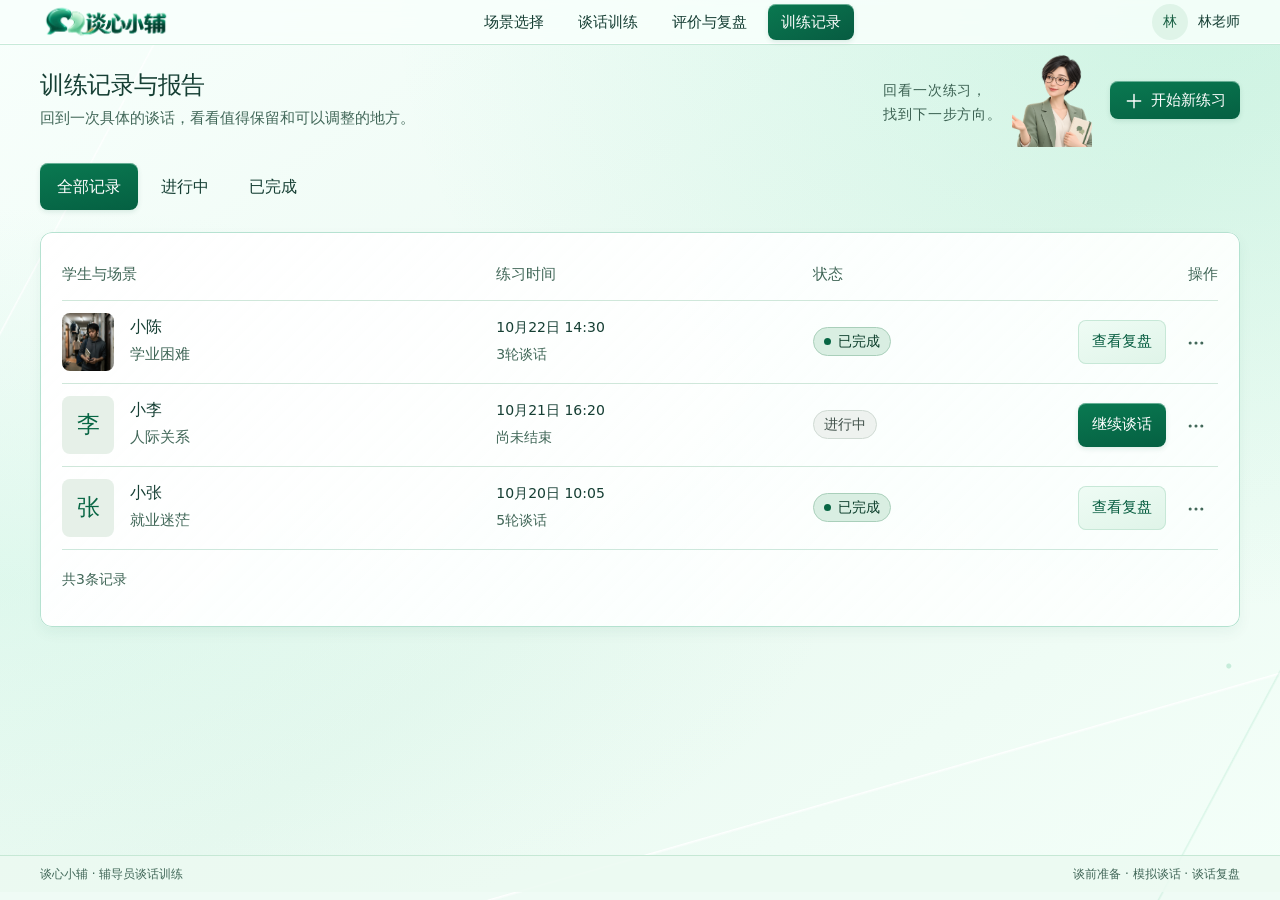
==== frontend-html/records.html @ 34a7bb83 "谈心小辅：初始提交（后端 + 前端 + 部署配置）" ====
<!doctype html>
<html lang="zh-CN">
  <head>
    <meta charset="UTF-8" />
    <meta name="viewport" content="width=device-width,initial-scale=1" />
    <title>训练记录 · 谈心小辅</title>
    <link rel="stylesheet" href="styles.css" />
    <script src="shared.js" defer></script>
  </head>
  <body data-page="records">
    <a class="skip" href="#main">跳到主要内容</a>
    <header class="site-header" data-header></header>
    <main id="main" class="main">
      <div class="page-heading coach-page-heading">
        <div>
          <h1>训练记录与报告</h1>
          <p>回到一次具体的谈话，看看值得保留和可以调整的地方。</p>
        </div>
        <div class="coach-welcome">
          <p>回看一次练习，<br />找到下一步方向。</p>
          <div class="coach-welcome-portrait" aria-hidden="true">
            <img src="assets/xiaofu-counselor.png" alt="" width="164" height="188" />
          </div>
        </div>
        <a class="button" href="index.html"><span data-icon="plus"></span>开始新练习</a>
      </div>
      <div class="record-tools">
        <div class="record-tabs" aria-label="记录筛选">
          <button data-filter="all" aria-pressed="true">全部记录</button
          ><button data-filter="active" aria-pressed="false">进行中</button
          ><button data-filter="finished" aria-pressed="false">已完成</button>
        </div>
      </div>
      <section class="surface records-panel" aria-label="训练记录">
        <div class="record-row record-table-head" aria-hidden="true">
          <span>学生与场景</span><span>练习时间</span><span>状态</span
          ><span style="text-align: right">操作</span>
        </div>
        <article class="record-row" data-record="finished">
          <div class="record-person">
            <img src="assets/xiaochen.png" alt="" />
            <div>
              <h2>小陈</h2>
              <p>学业困难</p>
            </div>
          </div>
          <div class="record-time">10月22日 14:30<small>3轮谈话</small></div>
          <span class="status"><span class="dot"></span>已完成</span>
          <div class="record-actions">
            <a class="button secondary" href="review.html">查看复盘</a>
            <details class="record-menu">
              <summary class="icon-button" aria-label="小陈记录的更多操作">
                <span data-icon="more"></span>
              </summary>
              <div class="record-menu-body">
                <a href="conversation.html">再次练习</a
                ><button data-preview-action="报告导出">导出报告</button
                ><button data-preview-action="记录删除">删除记录</button>
              </div>
            </details>
          </div>
        </article>
        <article class="record-row" data-record="active">
          <div class="record-person">
            <span class="record-initial">李</span>
            <div>
              <h2>小李</h2>
              <p>人际关系</p>
            </div>
          </div>
          <div class="record-time">10月21日 16:20<small>尚未结束</small></div>
          <span class="status pending">进行中</span>
          <div class="record-actions">
            <button class="button" data-preview-action="其他训练记录">继续谈话</button>
            <details class="record-menu">
              <summary class="icon-button" aria-label="小李记录的更多操作">
                <span data-icon="more"></span>
              </summary>
              <div class="record-menu-body">
                <button data-preview-action="记录删除">删除记录</button>
              </div>
            </details>
          </div>
        </article>
        <article class="record-row" data-record="finished">
          <div class="record-person">
            <span class="record-initial">张</span>
            <div>
              <h2>小张</h2>
              <p>就业迷茫</p>
            </div>
          </div>
          <div class="record-time">10月20日 10:05<small>5轮谈话</small></div>
          <span class="status"><span class="dot"></span>已完成</span>
          <div class="record-actions">
            <button class="button secondary" data-preview-action="其他案例复盘">查看复盘</button>
            <details class="record-menu">
              <summary class="icon-button" aria-label="小张记录的更多操作">
                <span data-icon="more"></span>
              </summary>
              <div class="record-menu-body">
                <button data-preview-action="报告导出">导出报告</button
                ><button data-preview-action="记录删除">删除记录</button>
              </div>
            </details>
          </div>
        </article>
        <div class="record-footer">共3条记录</div>
      </section>
      <p class="preview-notice" data-preview-notice role="status" hidden></p>
    </main>
    <footer class="site-footer" data-footer></footer>
  </body>
</html>
---- frontend-html/styles.css ----
:root {
  font-family: 'Microsoft YaHei', 'PingFang SC', 'Noto Sans SC', system-ui, sans-serif;
  font-size: 16px;
  font-synthesis: none;
  line-height: 1.7;
  color: #203e33;
  background: #f3faf6;
  --green: #245f4c;
  --ink: #203e33;
  --muted: #536b60;
  --line: #e0eae4;
  --tint: #e9f3ed;
  --amber: #8a542e;
  --radius: 12px;
}
* {
  box-sizing: border-box;
}
[hidden] {
  display: none !important;
}
body {
  margin: 0;
  min-width: 320px;
}
button,
input,
textarea {
  font: inherit;
  color: inherit;
}
button,
a,
summary {
  touch-action: manipulation;
}
button {
  cursor: pointer;
  border: 0;
}
button:disabled {
  opacity: 0.55;
  cursor: not-allowed;
}
a {
  color: inherit;
  text-decoration: none;
}
button,
a {
  transition:
    background-color 160ms ease-out,
    color 160ms ease-out;
}
svg {
  width: 20px;
  height: 20px;
  flex-shrink: 0;
  vertical-align: middle;
}
img {
  display: block;
  max-width: 100%;
}
h1,
h2,
h3,
h4,
p,
blockquote {
  margin: 0;
}
h1,
h2,
h3 {
  text-wrap: balance;
}
h1 {
  font-size: 30px;
  line-height: 1.45;
  font-weight: 650;
  letter-spacing: -0.02em;
}
h2 {
  font-size: 22px;
  line-height: 1.5;
  font-weight: 600;
}
h3 {
  font-size: 18px;
  line-height: 1.6;
  font-weight: 600;
}
small {
  font-size: 14px;
}
:is(a, button, input, textarea, summary):focus-visible {
  outline: 3px solid #a76736;
  outline-offset: 4px;
}
.skip {
  position: absolute;
  top: -80px;
  left: 24px;
  background: #fff;
  padding: 12px 20px;
  z-index: 20;
}
.skip:focus {
  top: 12px;
}
.site-header {
  background: #fff;
  border-bottom: 1px solid var(--line);
}
.header-inner,
.footer-inner {
  max-width: 1280px;
  margin: 0 auto;
  display: flex;
  align-items: center;
}
.header-inner {
  min-height: 80px;
  gap: 24px;
}
.brand {
  display: inline-flex;
  align-items: center;
  gap: 12px;
  white-space: nowrap;
}
.brand strong {
  font-size: 22px;
  font-weight: 650;
  color: #164b39;
}
.brand-logo {
  width: 224px;
  height: 75px;
  object-fit: contain;
  flex-shrink: 0;
}
.brand-mark {
  width: 38px;
  height: 38px;
  display: grid;
  place-items: center;
  border-radius: 10px;
  background: var(--tint);
  color: var(--green);
}
.brand-caption {
  font-size: 14px;
  color: var(--muted);
  padding-left: 16px;
  border-left: 1px solid var(--line);
}
.header-inner nav {
  display: flex;
  gap: 8px;
  margin: 0 auto;
}
.header-inner nav a {
  font-size: 16px;
  padding: 8px 17px;
  border-radius: 8px;
  white-space: nowrap;
}
.header-inner nav a:hover {
  background: #f3f7f4;
}
.header-inner nav a[aria-current='page'] {
  background: var(--tint);
  color: #164b39;
  font-weight: 600;
}
.account {
  display: flex;
  align-items: center;
  gap: 10px;
  white-space: nowrap;
  font-size: 15px;
}
.account-avatar {
  display: grid;
  place-items: center;
  width: 36px;
  height: 36px;
  background: #e5efe8;
  border-radius: 50%;
  color: var(--green);
}
.main {
  max-width: 1280px;
  margin: 0 auto;
  min-height: calc(100vh - 154px);
  padding: 32px 0 48px;
}
.page-heading {
  display: flex;
  align-items: center;
  justify-content: space-between;
  gap: 24px;
  margin-bottom: 28px;
}
.page-heading p {
  color: var(--muted);
  font-size: 17px;
  margin-top: 8px;
}
.page-heading-tools {
  display: flex;
  gap: 12px;
  align-items: center;
  flex-shrink: 0;
}
.preview-label {
  display: inline-flex;
  align-items: center;
  gap: 8px;
  color: var(--muted);
  font-size: 14px;
  margin-bottom: 14px;
}
.dot {
  width: 7px;
  height: 7px;
  border-radius: 50%;
  background: var(--green);
  display: inline-block;
}
.search {
  display: flex;
  align-items: center;
  gap: 10px;
  padding: 0 14px;
  height: 48px;
  border: 1px solid #d0dfd5;
  border-radius: 8px;
  background: #fff;
  color: var(--muted);
}
.search input {
  border: 0;
  background: transparent;
  width: 205px;
  min-width: 0;
  padding: 6px 0;
  outline-offset: 2px;
}
input::placeholder,
textarea::placeholder {
  color: var(--muted);
  opacity: 1;
}
.button {
  display: inline-flex;
  align-items: center;
  justify-content: center;
  gap: 9px;
  min-height: 48px;
  padding: 10px 19px;
  border-radius: 8px;
  font-size: 16px;
  font-weight: 500;
  white-space: nowrap;
  background: var(--green);
  color: #fff;
}
.button:hover {
  background: #194936;
}
.button.secondary {
  background: #e9f2ec;
  color: var(--green);
}
.button.secondary:hover {
  background: #dcebe1;
}
.button.outline {
  border: 1px solid #c9dbce;
  background: #fff;
  color: var(--green);
}
.button.outline:hover {
  background: #eef6f0;
}
.text-button,
.back-link {
  display: inline-flex;
  align-items: center;
  gap: 8px;
  background: transparent;
  color: var(--green);
  padding: 5px 0;
  font-size: 16px;
}
.text-button:hover,
.back-link:hover {
  text-decoration: underline;
  text-underline-offset: 4px;
}
.back-link {
  margin-bottom: 20px;
  color: var(--muted);
}
.icon-button {
  width: 44px;
  height: 44px;
  display: inline-flex;
  align-items: center;
  justify-content: center;
  border-radius: 8px;
  background: transparent;
  color: var(--muted);
}
.icon-button:hover {
  background: var(--tint);
}
.surface {
  background: #fff;
  border-radius: var(--radius);
}
.selection-layout {
  display: grid;
  grid-template-columns: 240px minmax(0, 1fr);
  gap: 24px;
  align-items: stretch;
}
.category-panel {
  padding: 26px 20px;
  display: flex;
  flex-direction: column;
}
.category-panel h2 {
  font-size: 17px;
  padding: 0 12px;
  margin-bottom: 20px;
  color: var(--muted);
  font-weight: 500;
}
.category-list {
  display: grid;
  gap: 8px;
}
.category-list button {
  display: flex;
  align-items: center;
  gap: 12px;
  width: 100%;
  text-align: left;
  min-height: 52px;
  padding: 12px;
  border-radius: 8px;
  background: transparent;
  font-size: 17px;
}
.category-list button:hover {
  background: #f2f7f3;
}
.category-list button[aria-pressed='true'] {
  background: #e5f0e8;
  color: #184d39;
  font-weight: 600;
}
.category-list button svg {
  width: 22px;
  height: 22px;
}
.sidebar-foot {
  margin-top: auto;
  padding: 30px 12px 0;
}
.sidebar-foot p {
  color: var(--muted);
  font-size: 14px;
}
.sidebar-foot .flow {
  display: flex;
  gap: 8px;
  align-items: center;
  margin-top: 10px;
  color: #456353;
  font-size: 14px;
  flex-wrap: wrap;
}
.sidebar-foot .flow svg {
  width: 14px;
  height: 14px;
}
.cases-panel {
  padding: 26px 32px 12px;
  min-height: 582px;
}
.section-heading {
  display: flex;
  align-items: center;
  justify-content: space-between;
  gap: 20px;
}
.section-heading p {
  margin-top: 5px;
  color: var(--muted);
  font-size: 16px;
}
.section-heading .caption {
  font-size: 14px;
  color: var(--muted);
  white-space: nowrap;
}
.case-row {
  display: grid;
  grid-template-columns: 76px minmax(0, 1fr) auto;
  align-items: center;
  gap: 22px;
  padding: 28px 0;
  border-top: 1px solid var(--line);
}
.case-list {
  margin-top: 23px;
}
.case-portrait {
  width: 76px;
  height: 92px;
  border-radius: 9px;
  object-fit: cover;
  object-position: center 30%;
}
.case-person {
  font-size: 15px;
  color: var(--muted);
  margin-bottom: 6px;
}
.case-person strong {
  color: var(--ink);
  font-size: 17px;
  margin-right: 10px;
  font-weight: 600;
}
.case-copy h3 {
  font-size: 20px;
  margin-bottom: 7px;
}
.case-copy > p {
  color: var(--muted);
  line-height: 1.75;
  max-width: 50ch;
  font-size: 16px;
}
.case-meta {
  color: var(--muted);
  font-size: 14px;
  display: flex;
  align-items: center;
  flex-wrap: wrap;
  gap: 8px 18px;
  margin-top: 12px;
}
.case-meta span {
  display: inline-flex;
  align-items: center;
  gap: 6px;
}
.case-meta svg {
  width: 16px;
  height: 16px;
}
.case-action {
  align-self: center;
}
.case-action .button {
  padding-inline: 16px;
}
.bottom-note {
  margin-top: 22px;
  font-size: 14px;
  color: var(--muted);
  display: flex;
  align-items: center;
  gap: 8px;
}
.bottom-note svg {
  width: 17px;
  height: 17px;
}
.empty-state {
  display: flex;
  min-height: 410px;
  flex-direction: column;
  justify-content: center;
  align-items: center;
  text-align: center;
  gap: 16px;
  padding: 40px;
}
.empty-state > svg {
  width: 38px;
  height: 38px;
  color: var(--green);
}
.empty-state p {
  color: var(--muted);
  max-width: 42ch;
}
.detail-layout {
  display: grid;
  grid-template-columns: 320px minmax(0, 1fr);
  gap: 24px;
  align-items: stretch;
}
.student-profile {
  padding: 28px;
  display: flex;
  flex-direction: column;
  align-items: center;
  text-align: center;
}
.profile-photo {
  width: 100%;
  height: 290px;
  object-fit: cover;
  object-position: center 30%;
  border-radius: 10px;
  margin-bottom: 22px;
}
.student-profile h2 {
  font-size: 26px;
}
.student-profile .student-meta {
  color: var(--muted);
  font-size: 16px;
  margin: 8px 0 25px;
}
.student-profile blockquote {
  font-size: 20px;
  line-height: 1.9;
}
.student-profile .profile-bottom {
  margin-top: auto;
  padding-top: 28px;
  color: var(--muted);
  font-size: 14px;
}
.detail-content {
  padding: 30px 32px;
}
.detail-section + .detail-section {
  border-top: 1px solid var(--line);
  margin-top: 24px;
  padding-top: 24px;
}
.detail-section h2 {
  display: flex;
  align-items: center;
  gap: 10px;
  margin-bottom: 14px;
}
.detail-section > p {
  font-size: 17px;
  max-width: 65ch;
}
.detail-section .muted {
  font-size: 15px;
  margin-top: 10px;
}
.muted {
  color: var(--muted);
}
.goal-list {
  padding: 0;
  margin: 0;
  list-style: none;
  display: grid;
  gap: 12px;
}
.goal-list li {
  display: flex;
  align-items: center;
  gap: 10px;
  font-size: 17px;
}
.goal-number {
  color: #426a52;
  background: #ecf4ee;
  width: 27px;
  height: 27px;
  flex-shrink: 0;
  display: grid;
  place-items: center;
  border-radius: 50%;
  font-size: 14px;
}
.section-optional {
  font-size: 14px;
  color: var(--muted);
  font-weight: 400;
  margin-left: auto;
}
.note-label {
  display: block;
  color: var(--muted);
  font-size: 16px;
  margin-bottom: 12px;
}
textarea {
  width: 100%;
  min-height: 112px;
  border: 1px solid #c7d9cd;
  border-radius: 8px;
  padding: 14px 16px;
  resize: vertical;
  line-height: 1.8;
  background: #fcfefc;
}
.detail-actions {
  display: flex;
  align-items: center;
  justify-content: space-between;
  gap: 20px;
  border-top: 1px solid var(--line);
  padding-top: 24px;
  margin-top: 24px;
}
.detail-actions small {
  color: var(--muted);
}
.conversation-heading {
  margin-bottom: 24px;
}
.conversation-heading .back-link {
  margin-bottom: 0;
}
.conversation-heading h1 {
  font-size: 26px;
}
.conversation-heading .heading-inline {
  display: flex;
  align-items: center;
  gap: 20px;
}
.conversation-grid {
  display: grid;
  grid-template-columns: minmax(0, 1.7fr) minmax(340px, 1fr);
  gap: 24px;
  align-items: stretch;
  height: 740px;
}
.conversation-grid.transcript-closed {
  grid-template-columns: 1fr;
}
.presence {
  padding: 26px 32px;
  display: flex;
  flex-direction: column;
  align-items: center;
  min-height: 0;
}
.presence-top {
  display: flex;
  justify-content: space-between;
  align-items: center;
  gap: 16px;
  width: 100%;
  margin-bottom: 20px;
}
.badge {
  display: inline-flex;
  align-items: center;
  gap: 8px;
  padding: 4px 10px;
  border-radius: 6px;
  background: var(--tint);
  color: #315b46;
  font-size: 14px;
}
.presence-photo {
  width: 200px;
  height: 210px;
  object-fit: cover;
  object-position: center 28%;
  border-radius: 10px;
}
.presence-status {
  display: flex;
  align-items: center;
  gap: 8px;
  font-size: 14px;
  color: var(--muted);
  margin: 14px 0 17px;
}
.current-response {
  width: 100%;
  background: #edf6ef;
  border-radius: 9px;
  padding: 20px 24px;
}
.current-response blockquote {
  font-size: 21px;
  line-height: 1.8;
}
.current-response .response-footer {
  display: flex;
  align-items: center;
  justify-content: space-between;
  margin-top: 10px;
  color: var(--muted);
}
.response-footer .text-button {
  font-size: 14px;
}
.response-footer .text-button svg {
  width: 17px;
  height: 17px;
}
.microphone-area {
  width: 100%;
  margin-top: auto;
  padding-top: 18px;
}
.wave-row {
  display: flex;
  align-items: center;
  justify-content: space-between;
  gap: 16px;
  color: var(--muted);
  font-size: 14px;
}
.wave {
  display: flex;
  align-items: center;
  gap: 5px;
  height: 40px;
}
.wave i {
  background: #4e8468;
  width: 4px;
  border-radius: 4px;
}
.mic-controls {
  display: flex;
  justify-content: center;
  margin-top: 10px;
}
.mic-controls .button {
  min-height: 58px;
  font-size: 18px;
  width: min(360px, 100%);
}
.mic-controls svg {
  width: 25px;
  height: 25px;
}
.presence-bottom {
  display: flex;
  align-items: center;
  justify-content: space-between;
  gap: 18px;
  border-top: 1px solid var(--line);
  padding-top: 16px;
  margin-top: 22px;
}
.presence-bottom .text-button {
  font-size: 15px;
}
.transcript {
  padding: 26px 26px 20px;
  display: flex;
  flex-direction: column;
  min-width: 0;
  height: auto;
  min-height: 0;
  overflow: hidden;
}
.transcript-heading {
  display: flex;
  justify-content: space-between;
  gap: 12px;
  align-items: center;
  border-bottom: 1px solid var(--line);
  padding-bottom: 18px;
}
.transcript-heading small {
  color: var(--muted);
}
.transcript-messages {
  height: 0;
  overflow-y: auto;
  min-height: 0;
  padding: 20px 2px 10px;
  flex: 1;
}
.message + .message {
  margin-top: 20px;
}
.message .speaker {
  font-size: 14px;
  color: var(--muted);
  display: block;
  margin-bottom: 8px;
}
.message p {
  padding: 14px 17px;
  background: #f0f4f1;
  border-radius: 9px;
  line-height: 1.85;
  font-size: 17px;
  overflow-wrap: anywhere;
}
.message.teacher {
  padding-left: 16px;
}
.message.student {
  padding-right: 16px;
}
.message.teacher .speaker {
  text-align: right;
}
.message.teacher p {
  background: #eaf4ed;
}
.transcript-caption {
  border-top: 1px solid var(--line);
  margin-top: 10px;
  padding-top: 14px;
  font-size: 14px;
  color: var(--muted);
}
.preview-notice {
  background: #e5f0e8;
  color: #2e5942;
  border-radius: 8px;
  padding: 13px 18px;
  font-size: 15px;
  margin-top: 18px;
}
.takeaway {
  display: flex;
  gap: 15px;
  background: #e2efe5;
  padding: 21px 26px;
  border-radius: 10px;
  margin-bottom: 24px;
}
.coach-avatar {
  position: relative;
  display: block;
  width: 56px;
  height: 56px;
  flex: 0 0 56px;
  overflow: hidden;
  border-radius: 50%;
  background: #f7faf6;
}
.coach-avatar img {
  position: absolute;
  width: 96px;
  height: 110px;
  max-width: none;
  left: -20px;
  top: -3px;
  object-fit: cover;
  object-position: top;
}
.coach-signature {
  display: block;
  margin-bottom: 4px;
  font-size: 16px;
  color: #315b46;
}
.takeaway > svg {
  margin-top: 3px;
  color: var(--green);
  width: 24px;
  height: 24px;
}
.takeaway h2 {
  font-size: 20px;
  margin-bottom: 5px;
}
.takeaway p {
  color: #42604e;
  font-size: 16px;
}
.review-overview {
  padding: 28px 32px;
  margin-bottom: 24px;
}
.evaluation-body {
  display: grid;
  grid-template-columns: minmax(0, 1fr) minmax(0, 1fr);
  gap: 48px;
  align-items: center;
}
.radar {
  width: 100%;
  height: 320px;
  max-width: 480px;
  display: block;
  margin: 0 auto;
}
.dimensions {
  display: grid;
  gap: 17px;
  padding-block: 20px;
}
.dimension-label {
  display: flex;
  align-items: center;
  justify-content: space-between;
  gap: 20px;
  font-size: 17px;
  margin-bottom: 9px;
}
.dimension-label span:last-child {
  color: var(--muted);
  font-size: 16px;
}
.bar-track {
  height: 7px;
  background: #e6efe8;
  border-radius: 7px;
  overflow: hidden;
}
.bar-track i {
  display: block;
  height: 100%;
  width: var(--value);
  background: #3d7659;
  border-radius: inherit;
}
.review-panel {
  padding: 28px 32px;
  margin-top: 24px;
}
.review-panel > .section-heading {
  margin-bottom: 24px;
}
.evidence-header {
  display: flex;
  justify-content: space-between;
  align-items: center;
  gap: 18px;
  margin-bottom: 14px;
}
.status {
  display: inline-flex;
  align-items: center;
  gap: 7px;
  color: #346148;
  font-size: 14px;
  white-space: nowrap;
}
.status.attention {
  color: var(--amber);
}
.status.pending {
  color: #606d65;
}
.student-context {
  color: var(--muted);
  margin-bottom: 16px;
  font-size: 16px;
}
.comparison {
  display: grid;
  grid-template-columns: 1fr 1fr;
  gap: 24px;
}
.comparison > div {
  padding: 20px 24px;
  background: #f4f7f4;
  border-radius: 8px;
}
.comparison > div + div {
  background: #edf6ef;
}
.comparison h4 {
  font-size: 15px;
  color: var(--muted);
  font-weight: 500;
  margin-bottom: 10px;
}
.comparison blockquote {
  font-size: 18px;
  line-height: 1.8;
}
.evidence-reason {
  color: var(--muted);
  font-size: 16px;
  margin-top: 16px;
}
.evidence-workspace {
  display: grid;
  grid-template-columns: minmax(0, 0.9fr) minmax(0, 1.1fr);
  gap: 32px;
  align-items: stretch;
  margin-top: 24px;
}
.evidence-dialogue {
  padding: 24px;
  background: #f4f6f5;
  border-radius: 10px;
}
.evidence-dialogue h4,
.suggested-response h4 {
  display: flex;
  align-items: center;
  gap: 8px;
  font-size: 17px;
  font-weight: 600;
}
.original-quote {
  font-size: 21px;
  line-height: 1.9;
  margin: 20px 0;
  color: #35443e;
}
.coach-commentary {
  min-width: 0;
}
.coach-identity {
  display: flex;
  align-items: center;
  gap: 12px;
  margin-bottom: 16px;
}
.coach-identity h4 {
  font-size: 18px;
  color: var(--green);
}
.coach-keypoint {
  font-size: 23px;
  font-weight: 650;
  line-height: 1.55;
  text-wrap: pretty;
}
.coach-commentary .evidence-reason {
  margin-top: 12px;
  font-size: 17px;
  max-width: 65ch;
}
.suggested-response {
  margin-top: 24px;
  padding: 20px;
  border-radius: 10px;
  background: #eaf3ed;
}
.suggested-response h4 {
  color: var(--green);
  margin-bottom: 10px;
}
.suggested-response blockquote {
  font-size: 19px;
  line-height: 1.85;
}
.response-guidance {
  margin-top: 12px;
  font-size: 15px;
  color: var(--muted);
}
.review-heading {
  display: grid;
  grid-template-columns: minmax(190px, 1fr) minmax(280px, 340px) auto;
  min-height: 154px;
  align-items: center;
  gap: 24px;
  margin-bottom: 0;
}
.coach-welcome {
  display: flex;
  align-items: center;
  justify-content: flex-end;
  align-self: end;
  gap: 12px;
}
.coach-welcome p {
  margin: 0;
  font-size: 18px;
  line-height: 1.9;
  letter-spacing: 0.06em;
  color: #3b6152;
}
.coach-welcome-portrait {
  position: relative;
  width: 132px;
  height: 154px;
  flex: 0 0 132px;
  overflow: hidden;
}
.coach-welcome-portrait img {
  position: absolute;
  top: 0;
  left: -16px;
  width: 164px;
  height: 188px;
  max-width: none;
  object-fit: cover;
  object-position: top;
}
@media (max-width: 1100px) {
  .review-heading {
    grid-template-columns: minmax(170px, 1fr) 280px auto;
    gap: 16px;
  }
  .review-heading .page-heading-tools {
    gap: 8px;
  }
  .review-heading .page-heading-tools .button {
    padding-inline: 12px;
  }
}
@media (max-width: 820px) {
  .review-heading {
    grid-template-columns: 1fr auto;
    gap: 16px;
  }
  .review-heading .coach-welcome {
    grid-column: 1 / -1;
    grid-row: 2;
    justify-content: center;
  }
  .review-heading .page-heading-tools {
    width: auto;
    align-self: center;
  }
  .evidence-workspace {
    grid-template-columns: 1fr;
    gap: 24px;
  }
}
@media (max-width: 520px) {
  .review-heading {
    grid-template-columns: 1fr;
    margin-bottom: 24px;
  }
  .review-heading .page-heading-tools {
    grid-row: 3;
    width: 100%;
  }
  .review-heading .coach-welcome {
    width: 100%;
  }
}
details {
  border-top: 1px solid var(--line);
  margin-top: 23px;
  padding-top: 18px;
}
summary {
  cursor: pointer;
  color: var(--green);
  font-size: 16px;
}
details p {
  margin-top: 15px;
  line-height: 1.85;
}
.review-lower {
  display: grid;
  grid-template-columns: 1fr 1fr;
  gap: 24px;
}
.review-lower .review-panel {
  padding: 25px 28px;
}
.target-status-list {
  margin-top: 24px;
  display: grid;
  gap: 20px;
}
.target-status {
  display: flex;
  justify-content: space-between;
  align-items: center;
  gap: 16px;
}
.history-chart {
  margin-top: 23px;
}
.chart-legend {
  display: flex;
  align-items: center;
  gap: 16px;
  color: var(--muted);
  font-size: 14px;
  margin-top: 6px;
}
.chart-legend span {
  display: flex;
  align-items: center;
  gap: 6px;
}
.swatch {
  width: 10px;
  height: 10px;
  border-radius: 2px;
  background: #3d7659;
}
.swatch.previous {
  background: #c6d6cb;
}
.history-item {
  display: grid;
  grid-template-columns: 80px minmax(0, 1fr) 35px;
  gap: 12px;
  align-items: center;
  margin-top: 14px;
  font-size: 14px;
}
.history-item .pair {
  display: grid;
  gap: 4px;
}
.history-item .pair i {
  display: block;
  height: 6px;
  background: #c6d6cb;
  width: var(--value);
  border-radius: 3px;
}
.history-item .pair i:last-child {
  background: #3d7659;
}
.history-item .difference {
  color: var(--muted);
  text-align: right;
}
.review-actions {
  display: flex;
  align-items: center;
  justify-content: space-between;
  gap: 20px;
  margin-top: 32px;
}
.review-actions p {
  color: var(--muted);
  font-size: 16px;
}
.record-tools {
  display: flex;
  align-items: center;
  justify-content: space-between;
  gap: 20px;
  margin-bottom: 22px;
}
.record-tabs {
  display: flex;
  gap: 6px;
}
.record-tabs button {
  background: transparent;
  padding: 10px 17px;
  font-size: 16px;
  border-radius: 8px;
}
.record-tabs button[aria-pressed='true'] {
  background: var(--green);
  color: #fff;
}
.records-panel {
  padding: 0 28px;
}
.record-row {
  display: grid;
  grid-template-columns: minmax(230px, 1.4fr) minmax(170px, 1fr) minmax(100px, 0.65fr) 190px;
  gap: 24px;
  align-items: center;
  padding: 24px 0;
}
.record-row + .record-row {
  border-top: 1px solid var(--line);
}
.record-table-head {
  color: var(--muted);
  padding: 19px 0;
  font-size: 15px;
}
.record-person {
  display: flex;
  align-items: center;
  gap: 16px;
}
.record-person img,
.record-initial {
  width: 52px;
  height: 58px;
  border-radius: 8px;
  object-fit: cover;
  object-position: center 30%;
}
.record-initial {
  display: grid;
  place-items: center;
  background: #e6f0e8;
  font-size: 23px;
  color: var(--green);
}
.record-person h2 {
  font-size: 18px;
}
.record-person p {
  font-size: 15px;
  color: var(--muted);
  margin-top: 3px;
}
.record-time {
  font-size: 16px;
}
.record-time small {
  display: block;
  color: var(--muted);
  margin-top: 3px;
}
.record-actions {
  display: flex;
  align-items: center;
  gap: 8px;
  justify-content: flex-end;
}
.record-actions .button {
  min-height: 44px;
  font-size: 15px;
  padding: 8px 14px;
}
.record-menu {
  position: relative;
  margin: 0;
  padding: 0;
  border: 0;
}
.record-menu summary {
  list-style: none;
}
.record-menu summary::-webkit-details-marker {
  display: none;
}
.record-menu[open] summary {
  background: #e9f2ec;
}
.record-menu-body {
  position: absolute;
  z-index: 5;
  right: 0;
  top: 49px;
  min-width: 160px;
  padding: 8px;
  border: 1px solid #d5e3d9;
  border-radius: 9px;
  background: #fff;
}
.record-menu-body a,
.record-menu-body button {
  padding: 9px 12px;
  display: flex;
  width: 100%;
  white-space: nowrap;
  background: #fff;
  font-size: 15px;
  text-align: left;
  border-radius: 5px;
}
.record-menu-body a:hover,
.record-menu-body button:hover {
  background: var(--tint);
}
.record-footer {
  padding: 18px 0;
  border-top: 1px solid var(--line);
  font-size: 14px;
  color: var(--muted);
}
.site-footer {
  border-top: 1px solid var(--line);
  background: #eef6f0;
}
.footer-inner {
  min-height: 72px;
  justify-content: space-between;
  gap: 20px;
  font-size: 14px;
  color: var(--muted);
}
@media (max-width: 1380px) {
  .header-inner,
  .main,
  .footer-inner {
    margin-inline: 40px;
  }
  .brand-caption {
    display: none;
  }
}
@media (max-width: 1100px) {
  .header-inner,
  .main,
  .footer-inner {
    margin-inline: 28px;
  }
  .header-inner {
    gap: 12px;
  }
  .header-inner nav {
    gap: 0;
  }
  .header-inner nav a {
    padding: 8px 12px;
  }
  .selection-layout {
    grid-template-columns: 210px minmax(0, 1fr);
  }
  .category-panel {
    padding: 24px 14px;
  }
  .cases-panel {
    padding-inline: 24px;
  }
  .case-row {
    grid-template-columns: 64px minmax(0, 1fr);
    gap: 16px;
  }
  .case-portrait {
    width: 64px;
    height: 78px;
    grid-row: span 2;
  }
  .case-initial {
    width: 64px;
    height: 78px;
    grid-row: span 2;
  }
  .case-action {
    grid-column: 2;
  }
  .case-action .button {
    min-height: 40px;
    padding: 7px 13px;
    font-size: 15px;
  }
  .detail-layout {
    grid-template-columns: 280px minmax(0, 1fr);
  }
  .student-profile {
    padding: 24px;
  }
  .profile-photo {
    height: 260px;
  }
  .detail-content {
    padding: 26px;
  }
  .conversation-grid {
    grid-template-columns: minmax(0, 1.35fr) minmax(310px, 1fr);
  }
  .presence {
    padding: 24px;
  }
  .transcript {
    padding: 24px 20px;
  }
  .evaluation-body {
    gap: 20px;
  }
  .record-row {
    grid-template-columns: minmax(180px, 1.3fr) minmax(145px, 1fr) 95px 155px;
    gap: 14px;
  }
  .records-panel {
    padding-inline: 22px;
  }
  .record-actions {
    gap: 1px;
  }
}
@media (max-width: 820px) {
  .header-inner {
    flex-wrap: wrap;
    padding: 16px 0 12px;
    gap: 14px;
  }
  .header-inner nav {
    order: 3;
    width: 100%;
    justify-content: space-between;
  }
  .account {
    margin-left: auto;
  }
  .page-heading {
    align-items: flex-start;
    flex-direction: column;
    gap: 20px;
  }
  .page-heading-tools {
    width: 100%;
  }
  .search {
    flex: 1;
  }
  .search input {
    width: 100%;
  }
  .selection-layout {
    grid-template-columns: 1fr;
  }
  .category-panel {
    padding: 18px;
  }
  .category-panel h2,
  .sidebar-foot {
    display: none;
  }
  .category-list {
    display: flex;
    flex-wrap: wrap;
    gap: 8px;
  }
  .category-list button {
    width: auto;
    min-height: 44px;
    padding: 8px 11px;
    font-size: 15px;
  }
  .category-list button svg {
    width: 18px;
    height: 18px;
  }
  .cases-panel {
    min-height: 0;
  }
  .detail-layout,
  .conversation-grid,
  .evaluation-body,
  .review-lower {
    grid-template-columns: 1fr;
  }
  .conversation-grid {
    height: auto;
  }
  .student-profile {
    display: grid;
    grid-template-columns: 130px 1fr;
    column-gap: 24px;
    text-align: left;
    align-items: center;
  }
  .profile-photo {
    width: 130px;
    height: 160px;
    grid-row: span 4;
    margin: 0;
  }
  .student-profile h2 {
    font-size: 24px;
  }
  .student-profile .student-meta {
    margin: 4px 0 10px;
  }
  .student-profile blockquote {
    font-size: 18px;
  }
  .student-profile .profile-bottom {
    padding-top: 8px;
    margin-top: 0;
  }
  .presence {
    min-height: 0;
  }
  .microphone-area {
    margin-top: 10px;
  }
  .transcript {
    height: 650px;
    max-height: 650px;
  }
  .presence-bottom {
    gap: 12px;
    flex-wrap: wrap;
  }
  .review-actions {
    flex-direction: column;
    align-items: flex-start;
  }
  .record-tools {
    align-items: stretch;
    flex-direction: column;
  }
  .record-table-head {
    display: none;
  }
  .record-row {
    grid-template-columns: minmax(0, 1fr) auto;
  }
  .record-person {
    grid-column: 1;
  }
  .record-time {
    grid-column: 1;
    padding-left: 68px;
  }
  .record-row > .status {
    grid-column: 2;
    grid-row: 1;
  }
  .record-actions {
    grid-column: 2;
    grid-row: 2;
  }
  .footer-inner {
    flex-wrap: wrap;
    padding-block: 20px;
    gap: 8px;
  }
}
@media (max-width: 520px) {
  .brand-logo {
    width: 200px;
    height: 67px;
  }
  .header-inner,
  .main,
  .footer-inner {
    margin-inline: 20px;
  }
  .main {
    padding-top: 24px;
  }
  h1 {
    font-size: 27px;
  }
  .brand strong {
    font-size: 21px;
  }
  .header-inner nav a {
    font-size: 15px;
    padding: 8px 10px;
  }
  .account {
    font-size: 14px;
    gap: 7px;
  }
  .account-avatar {
    width: 30px;
    height: 30px;
  }
  .page-heading-tools {
    flex-wrap: wrap;
  }
  .page-heading-tools .button {
    flex: 1;
  }
  .case-row {
    gap: 12px;
  }
  .cases-panel {
    padding-inline: 20px;
  }
  .case-copy h3 {
    font-size: 19px;
  }
  .case-person {
    font-size: 14px;
  }
  .case-person strong {
    display: block;
  }
  .case-meta {
    gap: 6px;
    flex-direction: column;
    align-items: flex-start;
  }
  .section-heading {
    align-items: flex-start;
    gap: 12px;
  }
  .section-heading .caption {
    white-space: normal;
    text-align: right;
  }
  .student-profile {
    display: flex;
    text-align: center;
  }
  .profile-photo {
    width: 170px;
    height: 190px;
    margin-bottom: 18px;
  }
  .student-profile .profile-bottom {
    padding-top: 18px;
  }
  .detail-content,
  .presence,
  .review-panel,
  .review-overview {
    padding: 24px 20px;
  }
  .detail-actions {
    flex-direction: column;
    align-items: stretch;
  }
  .presence-top {
    align-items: flex-start;
    gap: 12px;
  }
  .presence-top .text-button {
    font-size: 14px;
  }
  .current-response {
    padding: 18px;
  }
  .current-response blockquote {
    font-size: 20px;
  }
  .wave-row {
    gap: 10px;
  }
  .wave {
    gap: 4px;
  }
  .wave i {
    width: 3px;
  }
  .wave-row > span:first-child {
    display: none;
  }
  .wave {
    margin-right: auto;
  }
  .conversation-heading .heading-inline {
    flex-wrap: wrap;
    gap: 8px 16px;
  }
  .conversation-heading {
    flex-direction: row;
    align-items: center;
    gap: 12px;
  }
  .conversation-heading .page-heading-tools {
    width: auto;
  }
  .conversation-heading h1 {
    font-size: 23px;
  }
  .conversation-heading .button {
    font-size: 14px;
    padding-inline: 12px;
  }
  .comparison {
    grid-template-columns: 1fr;
    gap: 16px;
  }
  .comparison > div {
    padding: 18px;
  }
  .review-lower .review-panel {
    padding: 24px 20px;
  }
  .radar {
    height: auto;
  }
  .evidence-header {
    align-items: flex-start;
  }
  .target-status {
    font-size: 15px;
  }
  .target-status .status {
    font-size: 14px;
  }
  .record-tabs button {
    padding: 9px 12px;
  }
  .record-row {
    grid-template-columns: 1fr;
  }
  .record-row > .status {
    grid-column: 1;
    grid-row: auto;
    padding-left: 68px;
  }
  .record-time {
    padding-left: 68px;
  }
  .record-actions {
    grid-column: 1;
    grid-row: auto;
    justify-content: flex-start;
    padding-left: 68px;
  }
  .bottom-note {
    align-items: flex-start;
  }
}
.review-directory {
  display: flex;
  flex-wrap: wrap;
  gap: 8px 32px;
  border-bottom: 1px solid var(--line);
  padding-bottom: 16px;
  margin-bottom: 24px;
  font-size: 17px;
}
.review-directory a {
  padding: 4px 0;
  color: var(--green);
}
.review-directory a:hover {
  text-decoration: underline;
  text-underline-offset: 5px;
}
body[data-page='review'] [id] {
  scroll-margin-top: 24px;
}
.review-verdict {
  padding: 28px 32px;
  margin-bottom: 24px;
}
.verdict-lead {
  font-size: 24px;
  font-weight: 650;
  line-height: 1.6;
  margin: 18px 0 10px;
  text-wrap: pretty;
}
.verdict-description {
  color: var(--muted);
  font-size: 18px;
  line-height: 1.85;
  max-width: 70ch;
}
.verdict-findings {
  display: grid;
  grid-template-columns: repeat(3, minmax(0, 1fr));
  gap: 28px;
  border-top: 1px solid var(--line);
  margin: 24px 0 0;
  padding-top: 24px;
}
.verdict-findings dt {
  display: flex;
  gap: 8px;
  align-items: center;
  font-size: 17px;
  font-weight: 600;
}
.verdict-findings dd {
  margin: 10px 0;
  font-size: 18px;
}
.verdict-findings a {
  display: inline-flex;
  align-items: center;
  gap: 8px;
  color: var(--green);
  font-size: 16px;
  text-decoration: underline;
  text-underline-offset: 4px;
}
.dimension-explanation {
  margin-top: 8px;
  font-size: 16px;
  color: var(--muted);
}
.commentary-reasons {
  margin: 20px 0 0;
  display: grid;
  gap: 18px;
}
.commentary-reasons dt {
  font-size: 17px;
  font-weight: 600;
  margin-bottom: 6px;
}
.commentary-reasons dd {
  margin: 0;
  font-size: 18px;
  color: #41594d;
  line-height: 1.85;
}
.context-followup {
  border-top: 1px solid #dbe4df;
  padding-top: 20px;
  margin-bottom: 18px;
}
.context-followup h4 {
  color: var(--muted);
  margin-bottom: 10px;
}
.context-followup p {
  font-size: 18px;
  line-height: 1.85;
}
.retained-quote {
  padding: 20px;
  background: #edf5ef;
  border-radius: 8px;
  font-size: 20px;
}
.positive-observations {
  display: grid;
  grid-template-columns: 1fr 1fr;
  gap: 28px;
  margin-top: 20px;
}
.positive-observations h4 {
  font-size: 18px;
}
.positive-observations p {
  font-size: 17px;
  margin-top: 8px;
  color: var(--muted);
}
.review-practice-plan {
  margin-top: 32px;
  padding: 28px 32px;
}
.practice-sequence {
  list-style: none;
  counter-reset: practice;
  margin: 26px 0 0;
  padding: 0;
  display: grid;
  grid-template-columns: repeat(3, minmax(0, 1fr));
  gap: 28px;
}
.practice-sequence li {
  counter-increment: practice;
}
.practice-sequence h3::before {
  content: counter(practice) '. ';
  color: var(--green);
}
.practice-sequence p {
  font-size: 18px;
  line-height: 1.8;
  margin: 12px 0 8px;
}
.practice-sequence span {
  font-size: 16px;
  color: var(--muted);
}
.plan-check {
  display: flex;
  gap: 10px;
  align-items: flex-start;
  margin-top: 24px;
  padding-top: 20px;
  border-top: 1px solid var(--line);
  font-size: 17px;
}
.plan-check svg {
  margin-top: 4px;
}
@media (max-width: 820px) {
  .verdict-findings,
  .practice-sequence,
  .positive-observations {
    grid-template-columns: 1fr;
    gap: 20px;
  }
  .verdict-findings > div + div,
  .practice-sequence li + li {
    border-top: 1px solid var(--line);
    padding-top: 20px;
  }
}
@media (max-width: 520px) {
  .review-verdict,
  .review-practice-plan {
    padding: 24px 20px;
  }
  .review-directory {
    gap: 8px 20px;
    font-size: 16px;
  }
  .verdict-lead {
    font-size: 22px;
  }
  .review-practice-plan > .section-heading {
    flex-direction: column;
  }
}
.coach-page-heading {
  display: grid;
  grid-template-columns: minmax(0, 1fr) minmax(260px, 320px) auto;
  min-height: 154px;
  align-items: center;
  gap: 24px;
  margin-bottom: 24px;
}
.coach-conversation-heading {
  display: grid;
  grid-template-columns: minmax(0, 1fr) 230px auto;
  align-items: center;
  gap: 20px;
  min-height: 80px;
}
.coach-conversation-heading .coach-welcome {
  align-self: center;
  gap: 8px;
}
.coach-conversation-heading .coach-welcome p {
  font-size: 16px;
  letter-spacing: 0;
}
.coach-conversation-heading .coach-welcome-portrait {
  width: 65px;
  height: 80px;
  flex-basis: 65px;
}
.coach-conversation-heading .coach-welcome-portrait img {
  width: 88px;
  height: 100px;
  left: -11px;
}
@media (max-width: 1100px) {
  .coach-page-heading {
    grid-template-columns: minmax(0, 1fr) 260px auto;
    gap: 16px;
  }
  .coach-page-heading .coach-welcome p {
    font-size: 16px;
    letter-spacing: 0;
  }
  .coach-conversation-heading {
    grid-template-columns: minmax(0, 1fr) 200px auto;
    gap: 12px;
  }
}
@media (max-width: 820px) {
  .coach-page-heading {
    grid-template-columns: 1fr auto;
    gap: 16px;
  }
  .coach-page-heading .coach-welcome {
    grid-row: 2;
    grid-column: 1 / -1;
    justify-content: center;
  }
  .coach-page-heading .page-heading-tools {
    width: auto;
  }
  .coach-conversation-heading {
    grid-template-columns: minmax(0, 1fr) auto;
  }
  .coach-conversation-heading .coach-welcome {
    grid-row: 2;
    grid-column: 1 / -1;
    justify-content: center;
  }
}
@media (max-width: 520px) {
  .coach-page-heading {
    grid-template-columns: 1fr;
  }
  .coach-page-heading .page-heading-tools,
  .coach-page-heading > a,
  .coach-page-heading > .badge {
    grid-row: 3;
    width: 100%;
  }
  .coach-page-heading .search {
    width: 100%;
  }
}
@media (prefers-reduced-motion: reduce) {
  *,
  *::before,
  *::after {
    transition: none !important;
    animation: none !important;
    scroll-behavior: auto !important;
  }
}

/* PPT-aligned jade glass skin. Geometry, typography and content stay unchanged. */
:root {
  --green: #086644;
  --ink: #163f34;
  --muted: #416758;
  --line: #cde8dc;
  --tint: #e0f5e9;
  --glass-surface: rgba(255, 255, 255, 0.9);
  --glass-rim: rgba(43, 171, 120, 0.34);
  color: var(--ink);
  background: #effbf5;
}
body {
  isolation: isolate;
  background:
    radial-gradient(ellipse at 95% 0%, rgba(88, 220, 166, 0.2), transparent 48%),
    radial-gradient(ellipse at 0% 65%, rgba(144, 232, 197, 0.18), transparent 46%),
    linear-gradient(145deg, #f8fffc 0%, #eaf9f1 55%, #f4fff9 100%);
  background-attachment: fixed;
}
body::before {
  content: '';
  position: fixed;
  inset: 0;
  z-index: -1;
  pointer-events: none;
  background:
    radial-gradient(circle at 5% 23%, rgba(34, 172, 111, 0.22) 0 2px, transparent 3px),
    radial-gradient(circle at 96% 74%, rgba(34, 172, 111, 0.2) 0 2px, transparent 3px),
    linear-gradient(118deg, transparent 10%, rgba(255, 255, 255, 0.8) 10.08%, transparent 10.2%),
    linear-gradient(118deg, transparent 93%, rgba(83, 199, 147, 0.15) 93.08%, transparent 93.2%),
    linear-gradient(164deg, transparent 82%, rgba(255, 255, 255, 0.9) 82.08%, transparent 82.3%);
}
.site-header {
  background: rgba(249, 255, 252, 0.86);
  border-bottom-color: #c7ead9;
  backdrop-filter: blur(12px) saturate(1.15);
  -webkit-backdrop-filter: blur(12px) saturate(1.15);
  box-shadow: inset 0 -1px 0 rgba(255, 255, 255, 0.94);
}
.surface {
  background:
    linear-gradient(135deg, rgba(255, 255, 255, 0.82), rgba(246, 255, 250, 0.46)),
    var(--glass-surface);
  box-shadow:
    inset 0 0 0 1px var(--glass-rim),
    inset 0 2px 0 rgba(255, 255, 255, 0.96),
    0 6px 14px rgba(10, 100, 66, 0.055);
}
.header-inner nav a[aria-current='page'],
.category-list button[aria-pressed='true'] {
  background: linear-gradient(155deg, #0a7850, #075b41);
  color: #fff;
  box-shadow:
    inset 0 1px 0 rgba(220, 255, 237, 0.45),
    0 2px 5px rgba(6, 91, 62, 0.12);
}
.header-inner nav a:hover,
.category-list button:hover {
  background-color: #dcf4e6;
}
.button,
.record-tabs button[aria-pressed='true'] {
  background: linear-gradient(170deg, #0a7951 0%, #056042 100%);
  color: #fff;
  box-shadow:
    inset 0 1px 0 rgba(232, 255, 245, 0.42),
    0 2px 5px rgba(7, 100, 67, 0.12);
}
.button:hover {
  background: linear-gradient(170deg, #096c49, #064e38);
}
.button.secondary {
  background: linear-gradient(160deg, #effcf5, #dff4e8);
  color: #075d40;
  box-shadow:
    inset 0 0 0 1px #c7e8d7,
    inset 0 1px 0 #fff;
}
.button.outline {
  background: rgba(255, 255, 255, 0.84);
  color: #075d40;
  border-color: #aed9c3;
  box-shadow: inset 0 1px 0 #fff;
}
.button.secondary:hover,
.button.outline:hover {
  background: #daf3e4;
}
.search,
textarea {
  background: rgba(255, 255, 255, 0.86);
  border-color: #b9ddca;
  box-shadow: inset 0 1px 3px rgba(18, 98, 64, 0.035);
}
.coach-avatar {
  background: linear-gradient(145deg, #ffffff, #d8f4e4);
  box-shadow: inset 0 0 0 1px #b9e5cd;
}
.account-avatar,
.badge,
.goal-number {
  background: #dff4e8;
  color: #155d40;
}
.current-response,
.suggested-response {
  background: linear-gradient(140deg, #edfdf4, #e1f5e9);
  box-shadow:
    inset 0 0 0 1px rgba(72, 170, 118, 0.18),
    inset 0 1px 0 #fff;
}
.message.teacher p {
  background: #e0f4e8;
}
.message.student p,
.evidence-dialogue {
  background: #f0f7f3;
}
.retained-quote {
  background: #e9f8ef;
}
.bar-track {
  background: #e1f0e7;
}
.bar-track i,
.history-item .pair i:last-child {
  background: linear-gradient(90deg, #087449, #54a47a);
}
.wave i {
  background: #16835a;
}
.review-directory,
.transcript-heading,
.transcript-caption,
.case-row,
.record-row + .record-row {
  border-color: #cfe7da;
}
.site-footer {
  background: rgba(236, 250, 242, 0.86);
  border-top-color: #c6e8d5;
}
@supports not (backdrop-filter: blur(1px)) {
  .site-header {
    background: #f8fffb;
  }
}
@media (prefers-reduced-transparency: reduce) {
  .site-header,
  .surface {
    background: #fbfffd;
    backdrop-filter: none;
    -webkit-backdrop-filter: none;
  }
}
/* 2026-10-23：标题与关键信息改用按钮式底框。主标题用主按钮的深绿，次级信息用浅一档的绿。 */
:root {
  --chip-bg: linear-gradient(170deg, #0a7951 0%, #056042 100%);
  --chip-line: #075c41;
  --chip-ink: #ffffff;
  --chip-tint: #d9eee2;
  --chip-tint-line: #a9cfba;
  --chip-tint-ink: #0b3d2a;
}
.category-panel h2,
.section-heading h2,
.detail-section h2,
.transcript-heading h2,
.empty-state h2 {
  display: inline-flex;
  align-items: center;
  gap: 8px;
  justify-self: start;
  padding: 5px 14px;
  border: 1px solid var(--chip-line);
  border-radius: 9px;
  background: var(--chip-bg);
  box-shadow:
    inset 0 1px 0 rgba(232, 255, 245, 0.35),
    0 2px 5px rgba(7, 100, 67, 0.14);
  color: var(--chip-ink);
  font-weight: 650;
  line-height: 1.5;
}
.category-panel h2 {
  padding: 4px 12px;
  border-color: var(--chip-tint-line);
  background: var(--chip-tint);
  box-shadow: none;
  color: var(--chip-tint-ink);
  font-size: 16px;
}
.section-heading h2 {
  font-size: 22px;
}
.detail-section h2,
.transcript-heading h2,
.empty-state h2 {
  font-size: 19px;
}
.detail-section h2 [data-icon],
.detail-section h2 svg {
  color: #d8f3e5;
}
.section-optional {
  padding: 1px 8px;
  border: 1px solid rgba(255, 255, 255, 0.45);
  border-radius: 999px;
  background: rgba(255, 255, 255, 0.2);
  color: #eafaf1;
  font-size: 13px;
  font-weight: 500;
  margin-left: 4px;
}
/* 画像与详情的结构化信息表 */
.recap {
  display: grid;
  gap: 0;
  margin: 10px 0 0;
}
.recap > div {
  display: grid;
  grid-template-columns: 72px minmax(0, 1fr);
  gap: 10px;
  padding: 6px 0;
  border-bottom: 1px solid #e2ede7;
  font-size: 14px;
  line-height: 1.6;
}
.recap dt {
  color: #4b6558;
}
.recap dd {
  margin: 0;
  color: #1d3529;
}
.recap-inline {
  margin-top: 6px;
}
.recap-inline > div {
  padding: 2px 0;
  border-bottom: 0;
}
.case-facts {
  display: grid;
  grid-template-columns: 1fr 1fr;
  gap: 0 24px;
  margin: 0 0 18px;
  padding: 0;
}
.case-facts > div {
  display: grid;
  grid-template-columns: 72px minmax(0, 1fr);
  gap: 10px;
  padding: 7px 0;
  border-bottom: 1px solid #e9f1ec;
  font-size: 15px;
  line-height: 1.6;
}
.case-facts dt {
  color: var(--muted);
}
.case-facts dd {
  margin: 0;
  color: #1d3529;
}
/* 侧栏「我的案例」改为整条深色块，与选中分类同一档。 */
.my-case-bar {
  display: flex;
  align-items: center;
  justify-content: space-between;
  gap: 16px;
  margin: 0 0 18px;
  padding: 14px 20px;
  border-radius: 10px;
  background: var(--chip-bg);
  color: #fff;
  box-shadow:
    inset 0 1px 0 rgba(232, 255, 245, 0.35),
    0 2px 5px rgba(7, 100, 67, 0.14);
}
.my-case-info {
  display: flex;
  align-items: baseline;
  gap: 12px;
  flex-wrap: wrap;
}
.my-case-label {
  padding: 2px 10px;
  border: 1px solid rgba(255, 255, 255, 0.45);
  border-radius: 999px;
  background: rgba(255, 255, 255, 0.18);
  font-size: 13px;
  font-weight: 600;
}
.my-case-bar strong {
  font-size: 19px;
  font-weight: 700;
}
.my-case-meta {
  color: #cde9d8;
  font-size: 14px;
}
.my-case-open {
  display: inline-flex;
  align-items: center;
  gap: 8px;
  padding: 7px 14px;
  border-radius: 8px;
  background: #fff;
  color: #0b3d2a;
  font-size: 15px;
  font-weight: 600;
  white-space: nowrap;
}
.my-case-open:hover {
  background: #e6f6ee;
}
.status {
  padding: 2px 10px;
  border: 1px solid var(--chip-tint-line);
  border-radius: 999px;
  background: var(--chip-tint);
  color: var(--chip-tint-ink);
  font-size: 13.5px;
  justify-self: start;
  align-self: center;
}
.status.pending {
  border-color: #cfdad3;
  background: #eef2ef;
  color: #40514a;
}
/* 学生原话做一个浅框，和后面的面板区分开。 */
.student-profile blockquote {
  padding: 10px 12px;
  border: 1px solid #d9ece2;
  border-radius: 8px;
  background: #f5fbf7;
}
.student-profile .profile-source {
  margin: 12px 0 2px;
  color: var(--muted);
  font-size: 13.5px;
}
.current-response {
  border: 1px solid #cfe7d9;
}

/* 案例导入：三步向导、脱敏提示、画像核对、我的案例。 */
.wizard-steps {
  display: flex;
  flex-wrap: wrap;
  gap: 8px;
  margin: 0 0 18px;
  padding: 0;
  list-style: none;
}
.wizard-steps li {
  display: flex;
  align-items: center;
  gap: 8px;
  padding: 6px 14px 6px 8px;
  border: 1px solid var(--chip-tint-line);
  border-radius: 999px;
  background: #fff;
  color: #33513f;
  font-size: 14.5px;
  font-weight: 600;
}
.wizard-steps .step-number {
  display: grid;
  place-items: center;
  width: 20px;
  height: 20px;
  border-radius: 50%;
  background: var(--chip-tint);
  color: #0b3d2a;
  font-size: 12px;
  font-weight: 700;
}
.wizard-steps li[aria-current='step'] {
  border-color: var(--chip-line);
  background: var(--chip-bg);
  box-shadow:
    inset 0 1px 0 rgba(232, 255, 245, 0.35),
    0 2px 5px rgba(7, 100, 67, 0.14);
  color: #fff;
}
.wizard-steps li[aria-current='step'] .step-number {
  background: rgba(255, 255, 255, 0.22);
  color: #fff;
}
.wizard-steps li.is-done .step-number {
  background: #0b6b48;
  color: #fff;
}
.wizard-panel {
  display: grid;
  gap: 18px;
}
.wizard-panel[hidden] {
  display: none;
}
.wizard-card {
  padding: 22px 24px;
}
.wizard-card h2 {
  display: inline-flex;
  align-items: center;
  gap: 8px;
  margin-bottom: 4px;
  padding: 5px 14px;
  border: 1px solid var(--chip-line);
  border-radius: 9px;
  background: var(--chip-bg);
  box-shadow:
    inset 0 1px 0 rgba(232, 255, 245, 0.35),
    0 2px 5px rgba(7, 100, 67, 0.14);
  color: #fff;
  font-size: 19px;
  font-weight: 650;
}
.wizard-card > p.lead {
  margin: 8px 0 16px;
  color: var(--muted);
  font-size: 16px;
}
.consent {
  display: flex;
  align-items: flex-start;
  gap: 10px;
  margin-bottom: 16px;
  padding: 12px 14px;
  border: 1px solid #cfe0d6;
  border-left: 4px solid #0a7951;
  border-radius: 8px;
  background: #f4fbf7;
  font-size: 15px;
  line-height: 1.6;
}
.consent input {
  width: 18px;
  height: 18px;
  margin-top: 2px;
  accent-color: #0a7951;
  flex: 0 0 auto;
}
.consent strong {
  color: #0b3d2a;
}
.mode-tabs {
  display: inline-flex;
  gap: 6px;
  margin-bottom: 12px;
  padding: 4px;
  border: 1px solid #cfe0d6;
  border-radius: 10px;
  background: #f2faf6;
}
.mode-tabs button {
  padding: 6px 16px;
  border-radius: 7px;
  background: transparent;
  color: #33533f;
  font-size: 15px;
  font-weight: 600;
}
.mode-tabs button[aria-selected='true'] {
  background: #fff;
  box-shadow:
    inset 0 0 0 1px #b9dcc9,
    0 1px 2px rgba(10, 100, 66, 0.08);
  color: #0b3d2a;
}
.field-block {
  display: grid;
  gap: 6px;
  margin-bottom: 14px;
}
.field-block > label,
.field-block > span.caption {
  color: #2b4a38;
  font-size: 15px;
  font-weight: 600;
}
.field-block > span.caption {
  display: inline-block;
  justify-self: start;
  padding: 2px 10px;
  border-radius: 6px;
  background: #eef7f2;
  color: #1d3529;
  font-size: 13.5px;
  font-weight: 700;
}
#f-detail {
  min-height: 120px;
}
#f-goals {
  min-height: 104px;
}
#f-family,
#f-other {
  min-height: 88px;
}
.field-block .hint {
  color: var(--muted);
  font-size: 13.5px;
  font-weight: 400;
}
.field-block textarea {
  min-height: 168px;
}
.counter-row {
  display: flex;
  flex-wrap: wrap;
  justify-content: space-between;
  gap: 4px 12px;
  color: var(--muted);
  font-size: 13.5px;
}
.counter-row span:last-child {
  margin-left: auto;
  white-space: nowrap;
}
.counter-row .over {
  color: #a3402c;
}
.form-grid {
  display: grid;
  grid-template-columns: 1fr 1fr;
  gap: 12px 16px;
}
.form-grid .field-block {
  margin-bottom: 0;
}
.form-grid .field-block.wide {
  grid-column: 1 / -1;
}
.input,
.form-grid input[type='text'],
.form-grid select {
  width: 100%;
  min-height: 44px;
  padding: 10px 12px;
  border: 1px solid #cfe0d6;
  border-radius: 8px;
  background: #fff;
  font-size: 15.5px;
}
.input:focus-visible,
.form-grid input:focus-visible,
.form-grid select:focus-visible {
  outline: 3px solid #2c7546;
  outline-offset: 2px;
}
.detect-panel {
  margin-top: 6px;
  padding: 14px 16px;
  border: 1px solid #e2c9b4;
  border-left: 4px solid #b4743f;
  border-radius: 8px;
  background: #fdf7f1;
}
.detect-panel h3 {
  margin-bottom: 4px;
  font-size: 15px;
  font-weight: 700;
  color: #7a4a22;
}
.detect-panel p {
  color: #6b4a2c;
  font-size: 14px;
}
.detect-list {
  display: grid;
  gap: 8px;
  margin-top: 10px;
  padding: 0;
  list-style: none;
}
.detect-item {
  display: grid;
  grid-template-columns: auto minmax(0, 1fr) auto;
  align-items: center;
  gap: 10px;
  padding: 8px 10px;
  border: 1px solid #e7d3c1;
  border-radius: 8px;
  background: #fffdfa;
  font-size: 14.5px;
}
.detect-item .kind {
  padding: 1px 8px;
  border-radius: 999px;
  background: #f6e7d8;
  color: #7a4a22;
  font-size: 12.5px;
  font-weight: 700;
}
.detect-item .value {
  overflow: hidden;
  text-overflow: ellipsis;
  white-space: nowrap;
  color: #4a331f;
  font-family: 'Consolas', 'Microsoft YaHei', monospace;
}
.detect-item button {
  padding: 3px 12px;
  border: 1px solid #b9dcc9;
  border-radius: 999px;
  background: #fff;
  color: #0b5c3e;
  font-size: 13px;
  font-weight: 600;
}
.detect-panel.is-done {
  border-color: #cfe0d6;
  border-left-color: #0a7951;
  background: #f4fbf7;
}
.detect-panel.is-done h3 {
  color: #0b3d2a;
}
.detect-panel.is-done p {
  color: #33513f;
}
.detect-item.is-resolved {
  border-color: #cfe0d6;
  background: #f6fbf8;
  opacity: 0.72;
}
.detect-item.is-resolved .value {
  text-decoration: line-through;
  color: #566b60;
}
.detect-item.is-resolved button {
  border-color: transparent;
  background: transparent;
  color: #2f6a4d;
}
.wizard-actions {
  display: flex;
  align-items: center;
  justify-content: space-between;
  gap: 12px;
  margin-top: 4px;
  padding-top: 14px;
  border-top: 1px solid #e2ece6;
}
.wizard-actions .right {
  display: flex;
  align-items: center;
  gap: 10px;
  margin-left: auto;
}
.wizard-actions .note {
  color: var(--muted);
  font-size: 13.5px;
}
.button[disabled] {
  opacity: 0.5;
  cursor: not-allowed;
}
/* 第二步：左原文右画像 */
.review-grid {
  display: grid;
  grid-template-columns: minmax(0, 0.85fr) minmax(0, 1.15fr);
  gap: 18px;
  align-items: start;
}
.source-card,
.profile-card {
  padding: 16px 18px;
  border: 1px solid #cfe0d6;
  border-radius: 10px;
  background: #fff;
}
.source-card {
  position: sticky;
  top: 20px;
  background: #f8fcfa;
  font-size: 15px;
  line-height: 1.8;
  color: #24402f;
}
.source-card .source-note {
  margin-top: 12px;
  padding-top: 10px;
  border-top: 1px solid #dbe8e0;
  color: var(--muted);
  font-size: 13.5px;
  line-height: 1.6;
}
.source-card .button {
  margin-top: 10px;
  min-height: 38px;
  padding: 4px 12px;
  font-size: 14px;
}
.source-card mark {
  padding: 0 2px;
  background: #d9eee2;
  color: #0b3d2a;
}
.profile-card {
  display: grid;
  gap: 0;
  padding-top: 2px;
}
.profile-head {
  display: flex;
  align-items: center;
  gap: 10px;
  padding: 2px 0 10px;
  border-bottom: 2px solid #0b3d2a;
}
.profile-head strong {
  font-size: 22px;
  line-height: 1.3;
  color: #0b3d2a;
}
.profile-pair {
  display: grid;
  grid-template-columns: 1fr 1fr;
  gap: 0 22px;
}
.profile-field {
  display: grid;
  grid-template-columns: 76px minmax(0, 1fr) auto;
  align-items: center;
  gap: 8px;
  padding: 6px 0;
  border-bottom: 1px solid #e6efe9;
}
.profile-field:last-child {
  border-bottom: 0;
  padding-bottom: 0;
}
.profile-field .label-row {
  display: flex;
  align-items: center;
  gap: 6px;
  color: #2b4a38;
  font-size: 13.5px;
  font-weight: 700;
  white-space: nowrap;
}
.profile-field .origin {
  justify-self: end;
  white-space: nowrap;
}
.profile-field .origin {
  padding: 0 7px;
  border-radius: 999px;
  background: #eef4f0;
  color: #4b6558;
  font-size: 11.5px;
  font-weight: 600;
}
.profile-field .origin.guess {
  background: #fdf1e4;
  color: #8a542e;
}
.profile-field .origin.manual {
  background: #e6f2ea;
  color: #1d5b3d;
}
.profile-field input,
.profile-field textarea {
  width: 100%;
  padding: 7px 10px;
  border: 1px solid #e0ece5;
  border-radius: 7px;
  background: #fbfdfc;
  font-size: 15px;
  line-height: 1.6;
}
.profile-field input:focus,
.profile-field textarea:focus {
  border-color: #7fb89b;
  background: #fff;
}
.profile-field textarea {
  min-height: 68px;
}
.profile-field .empty-hint {
  color: var(--muted);
  font-size: 13.5px;
}
.result-card {
  display: grid;
  grid-template-columns: 112px minmax(0, 1fr);
  gap: 18px;
  align-items: center;
  padding: 18px;
  border: 1px solid #cfe0d6;
  border-radius: 10px;
  background: #f8fcfa;
}
.result-card img {
  width: 112px;
  height: 128px;
  border-radius: 8px;
  object-fit: cover;
}
.result-card h3 {
  font-size: 20px;
  color: #0b3d2a;
}
.result-card .result-meta {
  color: var(--muted);
  font-size: 14.5px;
  margin: 4px 0 8px;
}
.result-card ul {
  margin: 0;
  padding-left: 20px;
  color: #24402f;
  font-size: 14.5px;
  line-height: 1.7;
}
/* 侧栏「我的案例」 */
.my-cases {
  display: grid;
  gap: 8px;
  margin-bottom: 18px;
}
.my-case {
  display: grid;
  gap: 2px;
  padding: 10px 12px;
  border: 1px solid #cfe0d6;
  border-left: 3px solid #0a7951;
  border-radius: 8px;
  background: #f7fcfa;
}
.my-case:hover,
.my-case:focus-visible {
  background: #eaf7f0;
}
.my-case strong {
  font-size: 15px;
  color: #0b3d2a;
}
.my-case span {
  color: var(--muted);
  font-size: 13px;
}
.my-case-empty {
  padding: 12px;
  border: 1px dashed #bcd4c6;
  border-radius: 8px;
  color: var(--muted);
  font-size: 13.5px;
  text-align: center;
}
.sidebar-add {
  display: inline-flex;
  align-items: center;
  gap: 6px;
  margin-top: 2px;
  padding: 6px 12px;
  border: 1px solid #a9cfba;
  border-radius: 999px;
  background: #fff;
  color: #0b5c3e;
  font-size: 13.5px;
  font-weight: 600;
  justify-self: start;
}
.sidebar-add:hover {
  background: #eaf7f0;
}
@media (max-width: 820px) {
  .review-grid {
    grid-template-columns: 1fr;
  }
  .form-grid {
    grid-template-columns: 1fr;
  }
}
@media (max-width: 520px) {
  .my-case-bar {
    flex-wrap: wrap;
    row-gap: 8px;
    padding: 12px 14px;
  }
  .my-case-info {
    width: 100%;
  }
  .my-case-open {
    margin-left: auto;
  }
  .profile-pair {
    grid-template-columns: 1fr;
  }
  .profile-field {
    grid-template-columns: 72px minmax(0, 1fr) auto;
  }
  .case-facts {
    grid-template-columns: 1fr;
  }
  .counter-row {
    flex-direction: column;
    align-items: flex-start;
  }
  .counter-row span:last-child {
    margin-left: 0;
    align-self: flex-end;
  }
  .detect-item .value {
    white-space: normal;
  }
  .wizard-card {
    padding: 16px 14px;
  }
  .result-card {
    grid-template-columns: 1fr;
  }
  .result-card img {
    width: 100%;
    height: 180px;
  }
  .wizard-actions {
    flex-wrap: wrap;
  }
  .wizard-actions .right {
    width: 100%;
    justify-content: flex-end;
  }
}
/* 2026-10-24：整体收紧比例。原来在 1280×720 窗口里要缩到 65% 才看得完首页，
   现在把页头、标题区、面板内边距和字号统一收到约 78%，100% 即可看到首页主体。 */
.header-inner {
  min-height: 44px;
  gap: 16px;
}
.brand-logo {
  width: 132px;
  height: 44px;
}
.brand-caption {
  font-size: 13px;
}
.header-inner nav a {
  font-size: 14.5px;
  padding: 6px 13px;
}
.account {
  font-size: 14px;
}
.main {
  min-height: calc(100vh - 90px);
  padding: 8px 0 12px;
}
.coach-page-heading {
  min-height: 88px;
  margin-bottom: 10px;
  gap: 16px;
}
.coach-conversation-heading {
  min-height: 64px;
  gap: 16px;
}
.coach-conversation-heading .coach-welcome p {
  font-size: 13.5px;
}
.coach-conversation-heading .coach-welcome-portrait {
  width: 56px;
  height: 68px;
  flex-basis: 56px;
}
.coach-conversation-heading .coach-welcome-portrait img {
  width: 76px;
  height: 88px;
  left: -10px;
}
h1 {
  font-size: 24px;
  line-height: 1.35;
}
h2 {
  font-size: 18px;
}
.page-heading {
  gap: 18px;
  margin-bottom: 16px;
}
.page-heading p {
  font-size: 14.5px;
  margin-top: 5px;
}
.back-link {
  font-size: 14px;
  margin-bottom: 12px;
}
.button {
  min-height: 38px;
  padding: 7px 14px;
  gap: 7px;
  font-size: 14.5px;
}
.coach-welcome {
  gap: 10px;
}
.coach-page-heading .coach-welcome-portrait {
  width: 80px;
  height: 94px;
  flex: 0 0 80px;
}
.coach-page-heading .coach-welcome-portrait img {
  width: 100px;
  height: 115px;
  left: -10px;
}
.coach-welcome p {
  font-size: 14px;
  line-height: 1.7;
}
.coach-welcome-portrait {
  width: 96px;
  height: 112px;
  flex: 0 0 96px;
}
.coach-welcome-portrait img {
  left: -12px;
  width: 120px;
  height: 138px;
}
.my-case-bar {
  margin-bottom: 10px;
  padding: 5px 12px;
}
.my-case-bar strong {
  font-size: 15px;
}
.my-case-label {
  font-size: 12px;
  padding: 1px 9px;
}
.my-case-meta {
  font-size: 12.5px;
}
.my-case-open {
  padding: 5px 12px;
  font-size: 13.5px;
}
.selection-layout {
  gap: 18px;
}
.category-panel {
  padding: 12px 12px;
}
.category-panel h2 {
  font-size: 14px;
  margin-bottom: 12px;
  padding: 3px 10px;
}
.category-list button {
  min-height: 36px;
  padding: 6px 10px;
  gap: 9px;
  font-size: 15px;
}
.category-list button svg {
  width: 18px;
  height: 18px;
}
.sidebar-foot {
  font-size: 12.5px;
}
.cases-panel {
  padding: 14px 20px 6px;
  min-height: 0;
}
.section-heading h2 {
  font-size: 18px;
  padding: 3px 11px;
}
.section-heading p {
  font-size: 14px;
}
.section-heading .caption {
  font-size: 12.5px;
}
.case-row {
  gap: 14px;
  padding: 5px 0;
}
.case-portrait {
  width: 48px;
  height: 60px;
  border-radius: 7px;
}
.case-person {
  font-size: 13.5px;
}
.case-copy h3 {
  font-size: 15.5px;
  margin-bottom: 2px;
}
.case-copy > p {
  font-size: 13px;
  line-height: 1.55;
}
/* 没有人物照片的案例用姓氏头像，尺寸与照片一致。 */
.case-initial {
  display: grid;
  place-items: center;
  width: 52px;
  height: 64px;
  border-radius: 7px;
  background: linear-gradient(160deg, #e9f7ef, #d6ecdf);
  color: #1d5b3d;
  font-size: 20px;
  font-weight: 700;
}
.case-meta {
  font-size: 12px;
  gap: 4px 12px;
  margin-top: 4px;
}
.case-action .button {
  min-height: 34px;
  padding: 5px 12px;
  font-size: 13.5px;
}
.site-footer {
  padding: 4px 0;
}
.site-footer,
.footer-inner {
  font-size: 12px;
}
.footer-inner {
  min-height: 28px;
}
/* 详情、谈话、记录、导入页同样收紧 */
.detail-layout {
  gap: 18px;
}
.student-profile {
  padding: 18px;
}
.student-profile h2 {
  font-size: 21px;
}
.student-profile blockquote {
  font-size: 16px;
  line-height: 1.8;
}
.detail-content {
  padding: 20px 22px;
}
.detail-section + .detail-section {
  margin-top: 16px;
  padding-top: 16px;
}
.detail-section h2 {
  font-size: 16px;
  margin-bottom: 10px;
  padding: 3px 11px;
}
.detail-section > p {
  font-size: 15px;
}
.goal-list li {
  font-size: 15px;
}
.goal-number {
  width: 22px;
  height: 22px;
  font-size: 12px;
}
.note-label {
  font-size: 14px;
  margin-bottom: 8px;
}
.detail-actions {
  margin-top: 16px;
}
.conversation-grid {
  min-height: 600px;
}
.transcript-messages {
  -webkit-mask-image: linear-gradient(to bottom, transparent 0, #000 14px);
  mask-image: linear-gradient(to bottom, transparent 0, #000 14px);
}
.presence {
  padding: 18px;
}
.presence-photo {
  height: 150px;
}
.transcript {
  padding: 16px;
}
.transcript-heading {
  padding-bottom: 10px;
}
.transcript-heading h2 {
  font-size: 16px;
  padding: 3px 11px;
}
.message p {
  font-size: 15px;
}
.current-response blockquote {
  font-size: 17px;
  line-height: 1.7;
}
.current-response {
  padding: 14px 18px;
}
.records-panel {
  padding: 18px 22px;
}
.record-row {
  padding: 12px 0;
}
.record-time {
  font-size: 14px;
}
.record-person h2 {
  font-size: 16px;
}
.wizard-card {
  padding: 16px 18px;
}
.wizard-card h2 {
  font-size: 16px;
  padding: 3px 11px;
}
.wizard-card > p.lead {
  font-size: 14.5px;
  margin: 6px 0 12px;
}
.wizard-steps li {
  padding: 4px 12px 4px 6px;
  font-size: 13.5px;
}
.field-block > label,
.field-block > span.caption {
  font-size: 14px;
}
.input,
.form-grid input[type='text'],
.form-grid select {
  min-height: 38px;
  padding: 7px 10px;
  font-size: 14.5px;
}
#f-detail {
  min-height: 96px;
}
#f-goals {
  min-height: 84px;
}
#f-family,
#f-other {
  min-height: 70px;
}
.consent {
  padding: 9px 12px;
  font-size: 13.5px;
  margin-bottom: 12px;
}
.detect-panel {
  padding: 11px 13px;
}
.detect-item {
  padding: 6px 9px;
  font-size: 13.5px;
}
.profile-field {
  padding: 5px 0;
}
.result-card {
  padding: 14px;
}
.result-card img {
  width: 92px;
  height: 106px;
}
.result-card h3 {
  font-size: 17px;
}
.result-card ul {
  font-size: 13.5px;
}

/* 桌面的列宽与对话区高度单独限定，避免覆盖 1100/820 的窄屏布局。 */
@media (min-width: 1101px) {
  .selection-layout {
    grid-template-columns: 212px minmax(0, 1fr);
  }
  .case-row {
    grid-template-columns: 48px minmax(0, 1fr) auto;
  }
  .coach-page-heading {
    grid-template-columns: minmax(0, 1fr) minmax(210px, 250px) auto;
  }
  .coach-conversation-heading {
    grid-template-columns: minmax(0, 1fr) 200px auto;
  }
  .result-card {
    grid-template-columns: 92px minmax(0, 1fr);
  }
}
@media (min-width: 821px) {
  .conversation-grid {
    height: calc(100vh - 196px);
    max-height: 780px;
  }
}
@media print {
  body {
    background: #fff;
  }
  body::before {
    display: none;
  }
  .site-header,
  .surface {
    background: #fff;
    box-shadow: none;
    backdrop-filter: none;
    -webkit-backdrop-filter: none;
  }
}
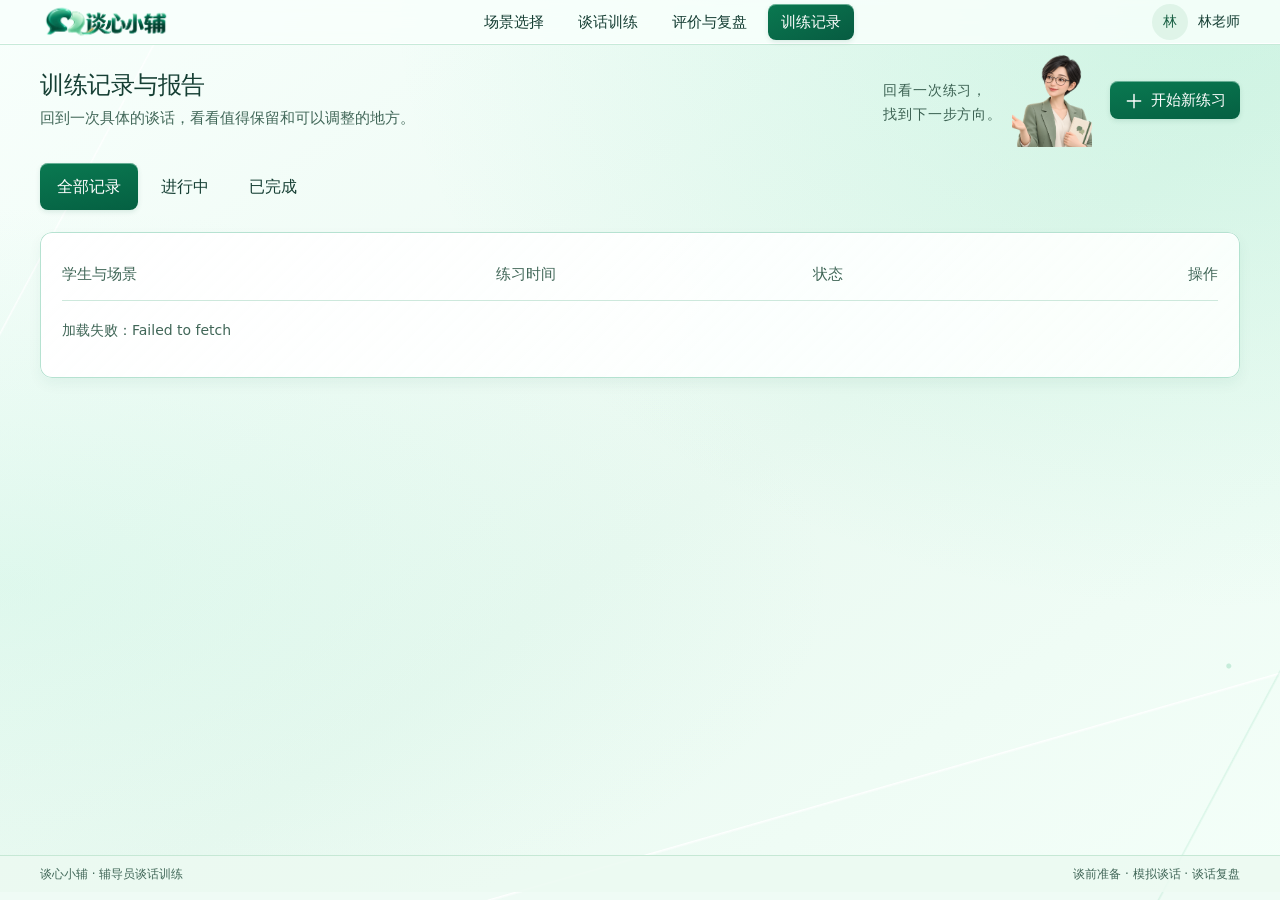
==== commit 74e1576d: "谈心小辅：训练记录 + 复盘评价，DeepSeek 直连修复 - 新增 GET /sessions 训练记录列表，前端 records.js 接真实后端并支持筛选  - 新增复盘评价：督导 LLM 与" ====
--- a/frontend-html/records.html
+++ b/frontend-html/records.html
@@ -6,6 +6,7 @@
     <title>训练记录 · 谈心小辅</title>
     <link rel="stylesheet" href="styles.css" />
     <script src="shared.js" defer></script>
+    <script src="records.js" defer></script>
   </head>
   <body data-page="records">
     <a class="skip" href="#main">跳到主要内容</a>
